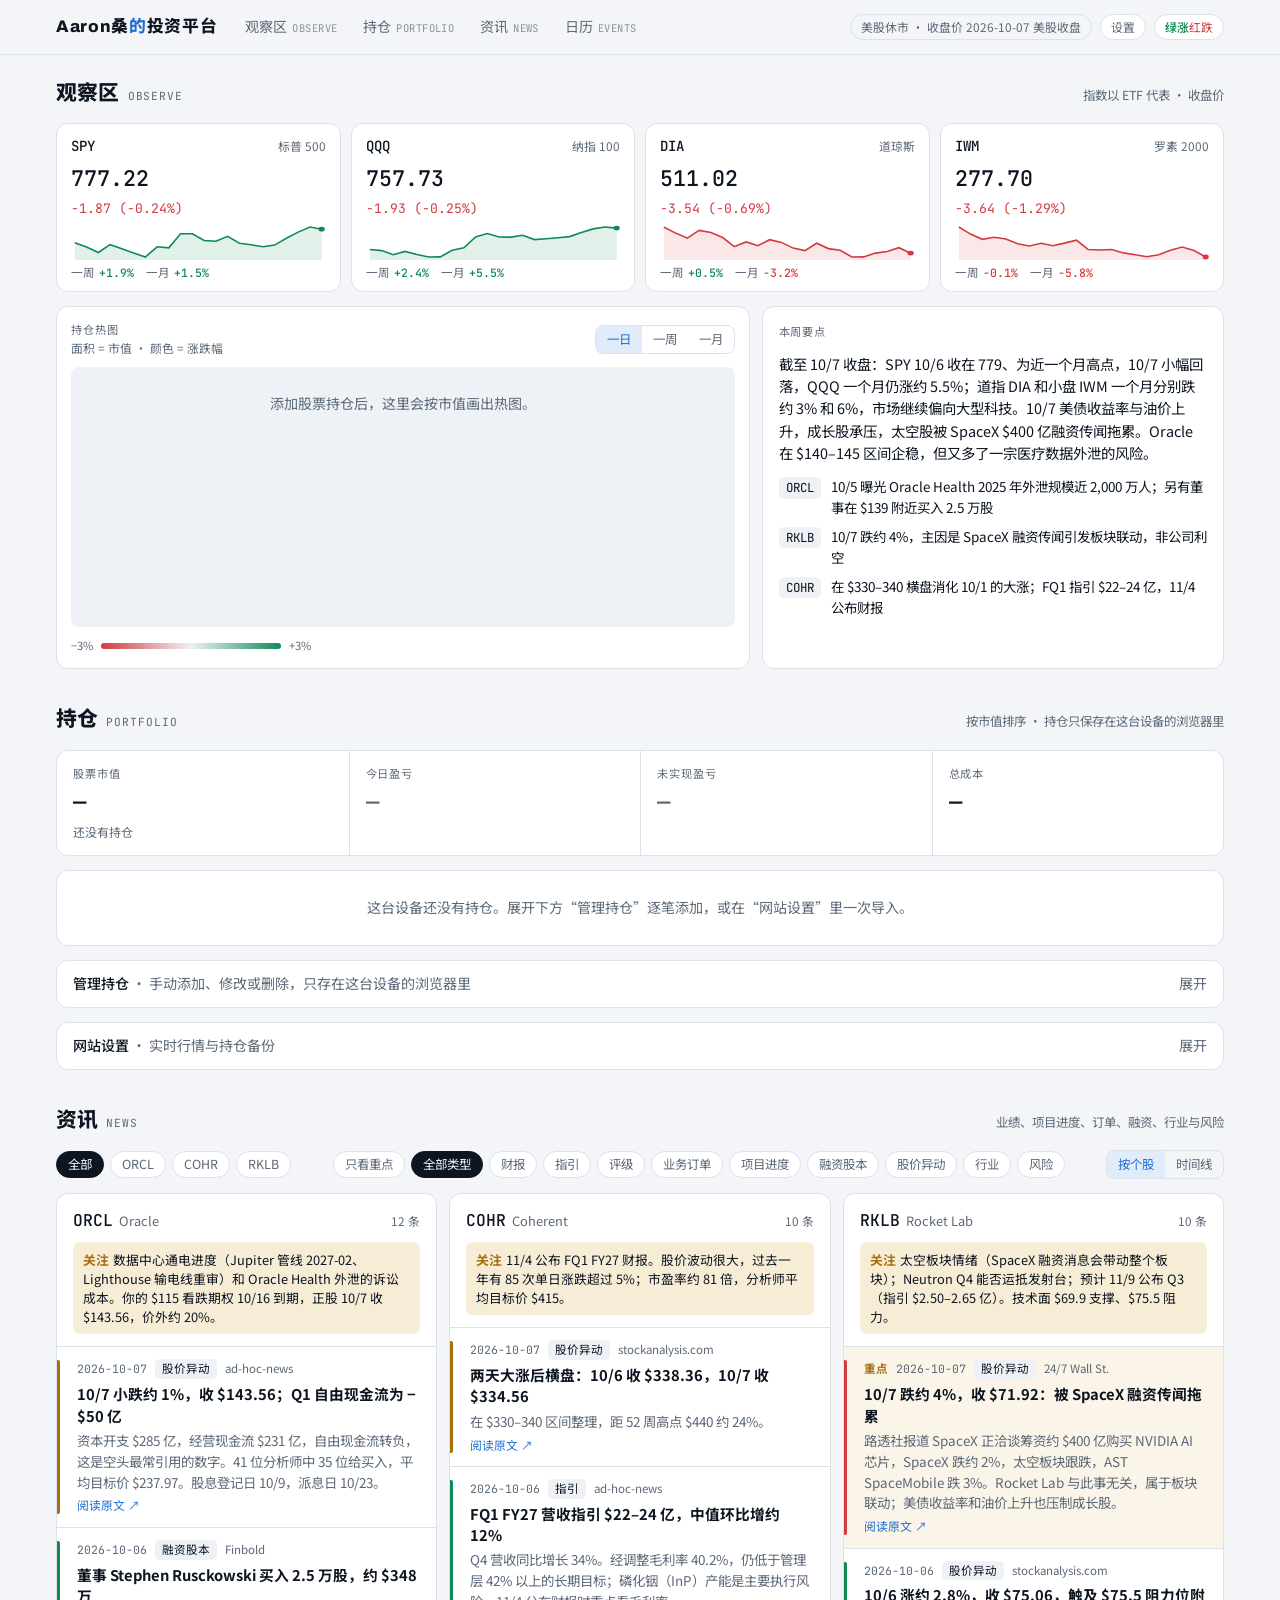
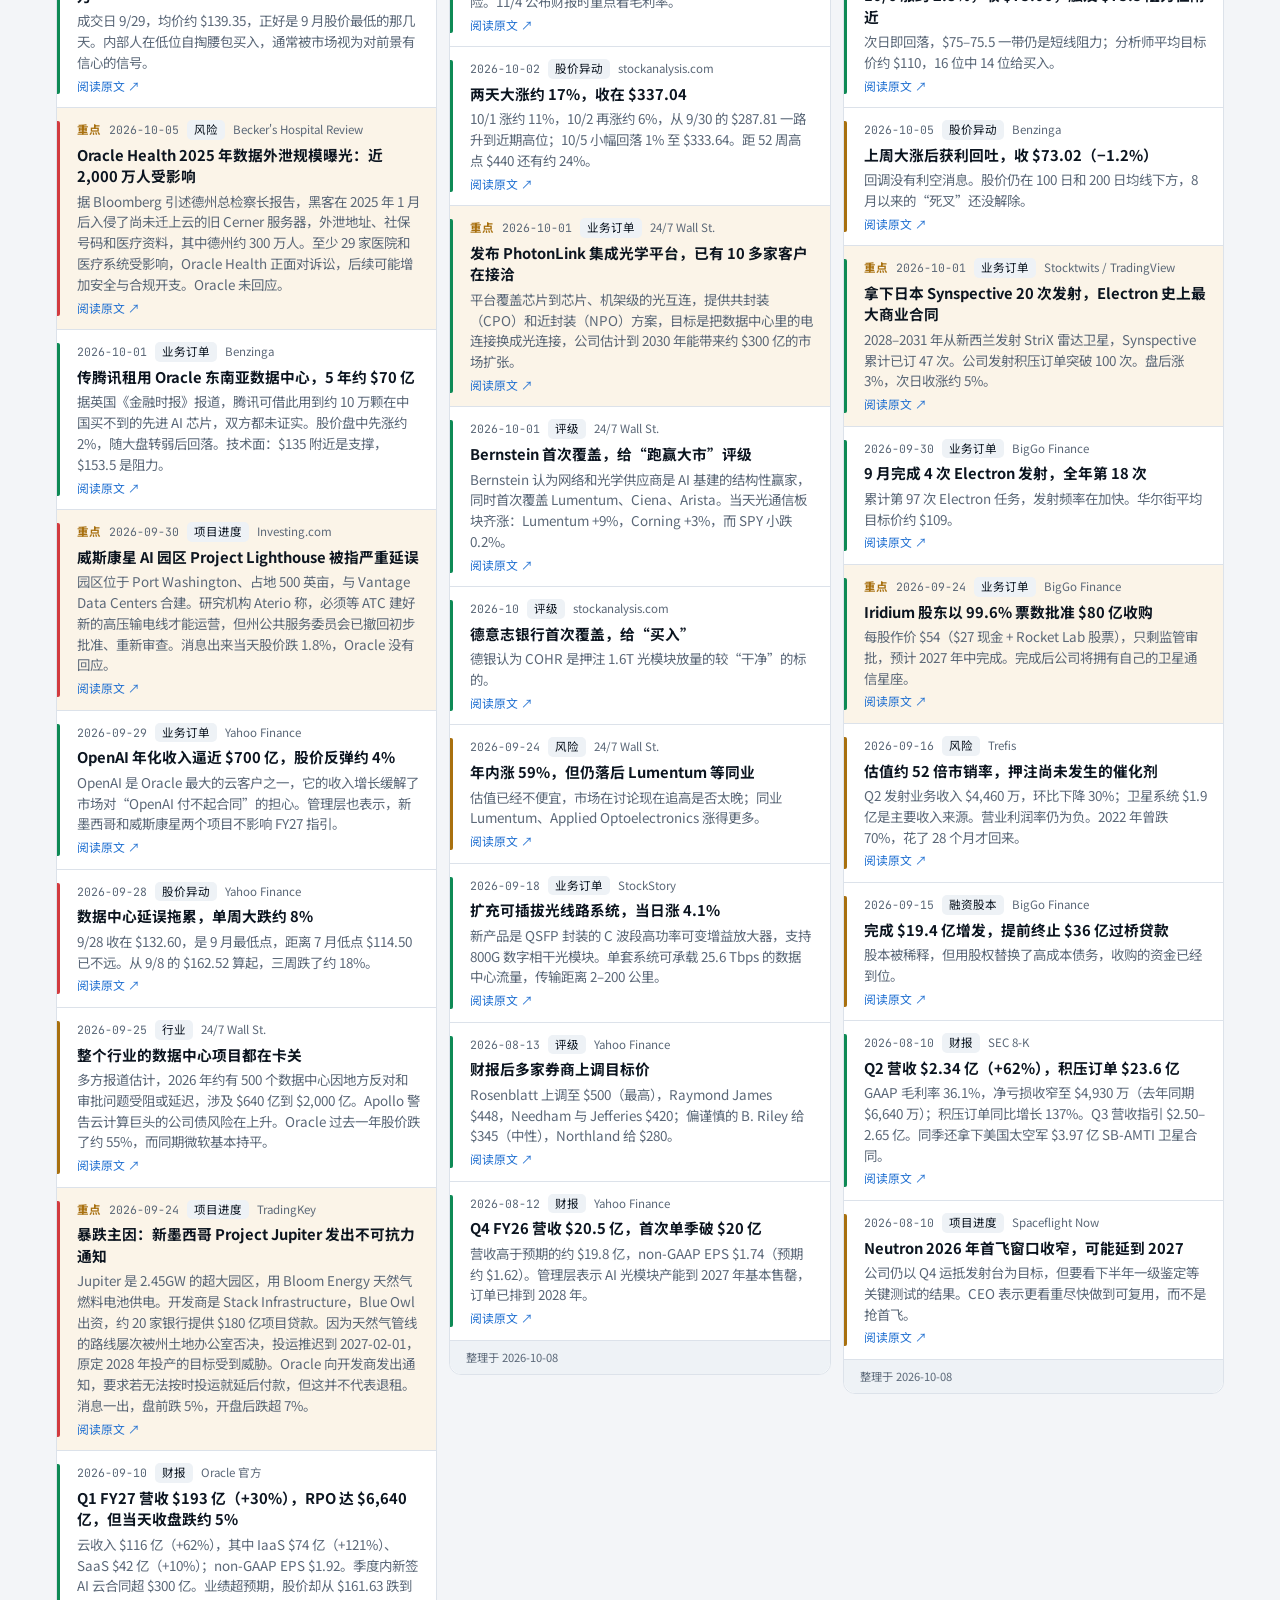
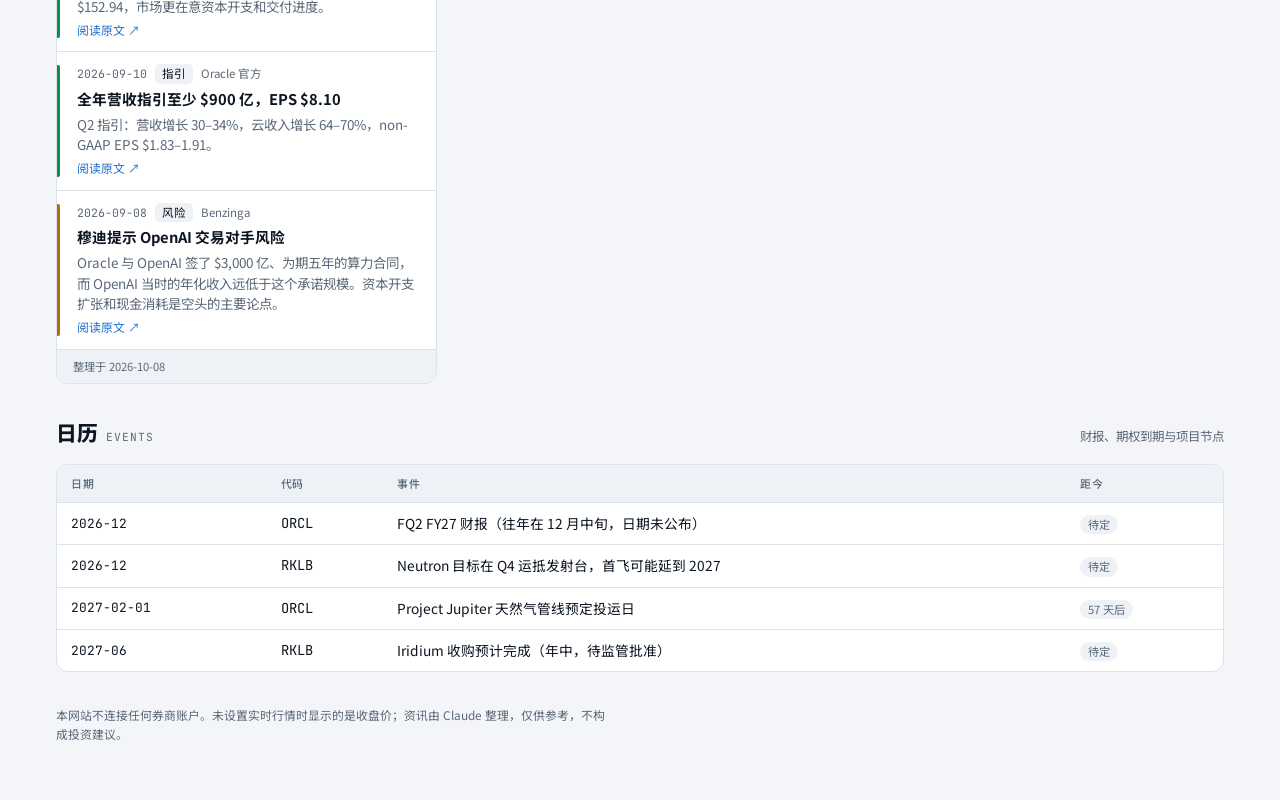
==== index.html @ 4cb31cb0 "Aaron桑的投资平台：首次上线 Co-Authored-By: Claude Opus 5.5 <noreply@anthropic.com> Claude-Session: https://cla" ====
<!doctype html>
<html lang="zh-Hans">
<head>
<meta charset="utf-8">
<meta name="viewport" content="width=device-width,initial-scale=1,viewport-fit=cover">
<meta name="robots" content="noindex,nofollow">
<meta name="theme-color" content="#02060C">
<title>Aaron桑的投资平台</title>
<link rel="icon" href="data:image/svg+xml,%3Csvg xmlns='http://www.w3.org/2000/svg' viewBox='0 0 32 32'%3E%3Crect width='32' height='32' rx='7' fill='%2302060C'/%3E%3Cpolyline points='5,22 12,15 17,19 27,8' fill='none' stroke='%235AA9FF' stroke-width='3' stroke-linecap='round' stroke-linejoin='round'/%3E%3C/svg%3E">
<link rel="preconnect" href="https://fonts.googleapis.com">
<link rel="preconnect" href="https://fonts.gstatic.com" crossorigin>
<link rel="stylesheet" href="https://fonts.googleapis.com/css2?family=Archivo:wght@600;800&family=JetBrains+Mono:wght@400;500&family=Noto+Sans+SC:wght@400;500;700&display=swap">
<style>
/* Layout: dark market desk — sticky nav, 观察区 (index tiles + holdings heatmap + brief), 持仓 quick-look cards + manager, 资讯 feed, 日历 table */
:root{
  --bg:#02060C; --panel:#0A1119; --panel2:#101924; --line:#1A2633; --ink:#E4ECF4; --muted:#7F8DA0;
  --accent:#5AA9FF; --accent-soft:#10233A; --green:#2EC27E; --red:#F2555A; --amber:#E9B44C; --amber-soft:#2A2110;
  --gain:var(--green); --loss:var(--red);
  --f-display:"Archivo","Noto Sans SC",system-ui,sans-serif;
  --f-body:"Noto Sans SC","PingFang SC","Microsoft YaHei",system-ui,sans-serif;
  --f-mono:"JetBrains Mono",ui-monospace,Menlo,monospace;
  --r:12px;
  color-scheme:dark;
}
@media (prefers-color-scheme: light){:root:not([data-theme="dark"]){
  --bg:#F3F5F8; --panel:#FFFFFF; --panel2:#EEF2F6; --line:#DCE2EA; --ink:#0C1520; --muted:#5B6878;
  --accent:#1F6FD1; --accent-soft:#E1ECFA; --green:#0E8A55; --red:#D23B3F; --amber:#A8700F; --amber-soft:#F7ECD6;
  color-scheme:light}}
:root[data-theme="light"]{
  --bg:#F3F5F8; --panel:#FFFFFF; --panel2:#EEF2F6; --line:#DCE2EA; --ink:#0C1520; --muted:#5B6878;
  --accent:#1F6FD1; --accent-soft:#E1ECFA; --green:#0E8A55; --red:#D23B3F; --amber:#A8700F; --amber-soft:#F7ECD6;
  color-scheme:light}
:root[data-conv="red"]{--gain:var(--red); --loss:var(--green)}
*{box-sizing:border-box}
html{scroll-behavior:smooth;scroll-padding-top:72px}
@media (prefers-reduced-motion:reduce){html{scroll-behavior:auto}}
body{background:var(--bg);color:var(--ink);font-family:var(--f-body);font-size:14px;line-height:1.55;margin:0}
.num{font-family:var(--f-mono);font-variant-numeric:tabular-nums}
.g{color:var(--gain)} .l{color:var(--loss)} .z{color:var(--muted)}
h1,h2,h3{margin:0;text-wrap:balance}
button,input,select{font:inherit;color:inherit}
button{cursor:pointer}
:focus-visible{outline:2px solid var(--accent);outline-offset:2px}

/* top bar */
.top{position:sticky;top:env(safe-area-inset-top,0px);z-index:5;background:color-mix(in srgb,var(--bg) 88%,transparent);backdrop-filter:blur(10px);border-bottom:1px solid var(--line)}
.top-in{max-width:1200px;margin:0 auto;padding-inline:16px;padding-block:10px;display:flex;align-items:center;gap:16px;flex-wrap:wrap}
.brand{font-family:var(--f-display);font-weight:800;letter-spacing:.04em;font-size:1.05rem;white-space:nowrap}
.brand span{color:var(--accent)}
nav{display:flex;gap:2px;flex-wrap:wrap}
nav a{color:var(--muted);text-decoration:none;padding:6px 12px;border-radius:8px;font-size:.88rem}
nav a:hover{color:var(--ink);background:var(--panel2)}
nav a small{font-family:var(--f-mono);font-size:.66rem;margin-left:5px;opacity:.7;letter-spacing:.04em}
.top-r{margin-left:auto;display:flex;align-items:center;gap:8px;flex-wrap:wrap}
.badge{font-size:.74rem;color:var(--muted);border:1px solid var(--line);border-radius:999px;padding:3px 10px;white-space:nowrap}
.toggle{border:1px solid var(--line);background:var(--panel);border-radius:999px;padding:3px 10px;font-size:.74rem;color:var(--muted)}
.toggle b{color:var(--gain);font-weight:500}.toggle i{font-style:normal;color:var(--loss)}

.wrap{max-width:1200px;margin:0 auto;padding-inline:16px;padding-block:22px 56px;display:flex;flex-direction:column;gap:34px}
section{display:flex;flex-direction:column;gap:14px}
.sh{display:flex;align-items:baseline;justify-content:space-between;gap:10px;flex-wrap:wrap}
.sh h2{font-family:var(--f-display);font-size:1.3rem;font-weight:800;letter-spacing:.01em}
.sh h2 small{font-family:var(--f-mono);font-size:.7rem;color:var(--muted);font-weight:400;letter-spacing:.08em;margin-left:8px;text-transform:uppercase}
.sh .meta{font-size:.78rem;color:var(--muted)}
.panel{background:var(--panel);border:1px solid var(--line);border-radius:var(--r)}
.lbl{font-size:.7rem;letter-spacing:.08em;color:var(--muted);text-transform:uppercase}
.empty{padding:26px 16px;color:var(--muted);text-align:center;font-size:.88rem}
.seg{display:inline-flex;border:1px solid var(--line);border-radius:8px;overflow:hidden}
.seg button{border:0;background:transparent;padding:4px 11px;font-size:.78rem;color:var(--muted)}
.seg button[aria-pressed="true"]{background:var(--accent-soft);color:var(--accent)}

/* index tiles */
.tiles{display:grid;grid-template-columns:repeat(4,minmax(0,1fr));gap:10px}
@media (max-width:860px){.tiles{grid-template-columns:repeat(2,minmax(0,1fr))}}
.tile{padding:12px 14px 10px;display:flex;flex-direction:column;gap:4px;min-width:0}
.tile .r1{display:flex;justify-content:space-between;align-items:baseline;gap:6px}
.tile .sym{font-family:var(--f-mono);font-weight:500}
.tile .nm{font-size:.74rem;color:var(--muted)}
.tile .px{font-size:1.35rem;font-weight:500}
.tile .chg{font-size:.82rem}
.tile .perf{display:flex;gap:12px;font-size:.72rem;color:var(--muted)}
.tile .perf span b{font-weight:500;margin-left:4px}
.spark{width:100%;height:36px;display:block}

/* observe grid */
.obs{display:grid;grid-template-columns:minmax(0,1.5fr) minmax(0,1fr);gap:12px}
@media (max-width:860px){.obs{grid-template-columns:1fr}}
.heat{padding:14px;display:flex;flex-direction:column;gap:10px}
.heat .hh{display:flex;justify-content:space-between;align-items:center;gap:8px;flex-wrap:wrap}
.tm{position:relative;width:100%;height:260px;border-radius:8px;overflow:hidden;background:var(--panel2)}
.cell{position:absolute;border:2px solid var(--panel);border-radius:6px;padding:10px;display:flex;flex-direction:column;justify-content:space-between;overflow:hidden}
.cell b{font-family:var(--f-mono);font-size:1rem;font-weight:500;color:var(--ink)}
.cell .cp{font-family:var(--f-mono);font-size:1.15rem;color:var(--ink)}
.cell small{font-size:.72rem;color:var(--ink);opacity:.75}
.legend{display:flex;align-items:center;gap:8px;font-size:.7rem;color:var(--muted)}
.legend i{flex:1;height:6px;border-radius:3px;max-width:180px;background:linear-gradient(90deg,var(--loss),var(--panel2),var(--gain))}
.brief{padding:16px;display:flex;flex-direction:column;gap:12px}
.brief p{margin:0;font-size:.9rem;max-width:65ch}
.hl{display:flex;flex-direction:column;gap:8px;margin:0;padding:0;list-style:none}
.hl li{display:grid;grid-template-columns:auto 1fr;gap:10px;font-size:.84rem;align-items:baseline}
.hl li .t{font-family:var(--f-mono);font-size:.78rem;padding:1px 7px;border-radius:5px;background:var(--panel2)}

/* holdings */
.sum{display:grid;grid-template-columns:repeat(4,minmax(0,1fr))}
.sum > div{padding:14px 16px;display:flex;flex-direction:column;gap:3px;min-width:0}
.sum > div + div{border-left:1px solid var(--line)}
.sum .v{font-size:1.4rem;font-weight:500}
.sum .s{font-size:.75rem;color:var(--muted)}
@media (max-width:760px){.sum{grid-template-columns:1fr 1fr}.sum > div:nth-child(3){border-left:0}.sum > div:nth-child(n+3){border-top:1px solid var(--line)}}
.cards{display:grid;grid-template-columns:repeat(auto-fill,minmax(min(100%,280px),1fr));gap:12px}
.qc{padding:14px;display:flex;flex-direction:column;gap:10px;min-width:0}
.qc .r1{display:flex;justify-content:space-between;align-items:flex-start;gap:8px}
.qc .tk b{font-family:var(--f-mono);font-size:1.05rem;font-weight:500;display:block}
.qc .tk span{font-size:.76rem;color:var(--muted)}
.qc .px{text-align:right}
.qc .px b{font-family:var(--f-mono);font-size:1.15rem;font-weight:500;display:block}
.qc .px span{font-size:.78rem}
.kv{display:grid;grid-template-columns:repeat(3,minmax(0,1fr));border-top:1px solid var(--line);border-bottom:1px solid var(--line)}
.kv > div{padding:7px 0;display:flex;flex-direction:column;gap:1px}
.kv > div + div{border-left:1px solid var(--line);padding-left:10px}
.kv .lbl{font-size:.64rem}
.kv .num{font-size:.86rem}
.row2{display:flex;justify-content:space-between;gap:8px;font-size:.78rem;color:var(--muted);flex-wrap:wrap}
.range{display:flex;flex-direction:column;gap:4px;font-size:.7rem;color:var(--muted)}
.range .bar{position:relative;height:4px;border-radius:2px;background:var(--panel2)}
.range .bar i{position:absolute;top:-3px;width:2px;height:10px;background:var(--ink);border-radius:1px}
.range .ends{display:flex;justify-content:space-between}
.optcard{border-style:dashed}
.warn{color:var(--amber)}
.chipk{display:inline-block;font-size:.66rem;padding:1px 6px;border-radius:4px;background:var(--accent-soft);color:var(--accent);margin-left:6px;vertical-align:2px;font-family:var(--f-body)}

/* manager */
details.mgr{padding:0}
details.mgr summary{padding:12px 16px;cursor:pointer;font-size:.88rem;color:var(--muted);list-style:none;display:flex;justify-content:space-between;gap:8px}
details.mgr summary::-webkit-details-marker{display:none}
details.mgr summary b{color:var(--ink);font-weight:500}
.mgr-in{padding:0 16px 16px;display:flex;flex-direction:column;gap:14px;border-top:1px solid var(--line);padding-top:14px}
.hlist{display:flex;flex-direction:column;gap:6px}
.hrow{display:flex;align-items:center;gap:10px;flex-wrap:wrap;font-size:.84rem;padding:8px 10px;border-radius:8px;background:var(--panel2)}
.hrow .grow{flex:1;min-width:0}
.btn{border:1px solid var(--line);background:var(--panel);border-radius:7px;padding:4px 11px;font-size:.78rem;color:var(--ink)}
.btn:hover{border-color:var(--accent);color:var(--accent)}
.btn.pri{background:var(--accent);border-color:var(--accent);color:var(--bg);font-weight:500}
.btn.pri:hover{color:var(--bg);filter:brightness(1.08)}
.btn.danger{color:var(--red);border-color:color-mix(in srgb,var(--red) 50%,var(--line))}
form.hf{display:grid;grid-template-columns:repeat(auto-fill,minmax(130px,1fr));gap:10px;align-items:end}
form.hf label{display:flex;flex-direction:column;gap:4px;font-size:.72rem;color:var(--muted)}
form.hf input,form.hf select{background:var(--panel2);border:1px solid var(--line);border-radius:7px;padding:6px 9px;font-size:.86rem;min-width:0}
.formmsg{font-size:.78rem;color:var(--muted);grid-column:1/-1}

/* news */
.nbar{display:flex;flex-wrap:wrap;gap:10px;align-items:center;justify-content:space-between}
.chips{display:flex;flex-wrap:wrap;gap:6px;align-items:center}
.chip{border:1px solid var(--line);background:var(--panel);color:var(--muted);border-radius:999px;padding:3px 11px;font-size:.78rem}
.chip[aria-pressed="true"]{background:var(--ink);color:var(--bg);border-color:var(--ink)}
.chip.key[aria-pressed="true"]{background:var(--amber);border-color:var(--amber);color:var(--bg)}
.ngrid{display:grid;grid-template-columns:repeat(auto-fit,minmax(min(100%,360px),1fr));gap:12px;align-items:start}
.nc{min-width:0;display:flex;flex-direction:column}
.nc .nh{padding:14px 16px 12px;display:flex;flex-direction:column;gap:8px;border-bottom:1px solid var(--line)}
.nc .nh .r{display:flex;justify-content:space-between;align-items:baseline;gap:8px}
.nc .nh h3{font-family:var(--f-mono);font-size:1.02rem;font-weight:500}
.nc .nh h3 span{font-family:var(--f-body);font-size:.8rem;color:var(--muted);margin-left:6px;font-weight:400}
.watch{font-size:.8rem;background:var(--amber-soft);border-radius:7px;padding:8px 10px;line-height:1.5}
.watch b{color:var(--amber);margin-right:4px;font-weight:700}
.items{list-style:none;margin:0;padding:0}
.items li{padding:12px 16px 12px 20px;border-bottom:1px solid var(--line);position:relative;display:flex;flex-direction:column;gap:4px}
.items li:last-child{border-bottom:0}
.items li::before{content:"";position:absolute;left:0;top:13px;bottom:13px;width:3px;border-radius:0 2px 2px 0;background:var(--line)}
.items li.s-pos::before{background:var(--gain)}
.items li.s-neg::before{background:var(--loss)}
.items li.s-watch::before{background:var(--amber)}
.items li.key{background:color-mix(in srgb,var(--amber-soft) 55%,transparent)}
.ir{display:flex;gap:8px;align-items:center;flex-wrap:wrap;font-size:.72rem;color:var(--muted)}
.kt{padding:1px 7px;border-radius:5px;background:var(--panel2);color:var(--ink)}
.star{color:var(--amber);font-weight:700}
.symt{font-family:var(--f-mono);color:var(--accent)}
.items h4{margin:0;font-size:.92rem;font-weight:700;line-height:1.45}
.items p{margin:0;font-size:.84rem;color:var(--muted);max-width:68ch}
.items a{font-size:.74rem;color:var(--accent);text-decoration:none;width:fit-content}
.items a:hover{text-decoration:underline}
.nf{padding:8px 16px;font-size:.7rem;color:var(--muted);border-top:1px solid var(--line);background:var(--panel2);border-radius:0 0 var(--r) var(--r)}
.tl{padding:0}

/* calendar */
.cal{overflow-x:auto}
table{width:100%;border-collapse:collapse;min-width:560px}
th,td{padding:10px 14px;text-align:left;border-bottom:1px solid var(--line);font-size:.86rem}
th{font-size:.68rem;letter-spacing:.08em;color:var(--muted);font-weight:500;text-transform:uppercase;background:var(--panel2)}
tr:last-child td{border-bottom:0}
tr.past td{color:var(--muted)}
.dd{font-family:var(--f-mono);font-size:.8rem;white-space:nowrap}
.pill{display:inline-block;font-size:.7rem;padding:1px 8px;border-radius:999px;background:var(--panel2);color:var(--muted);white-space:nowrap}
.pill.soon{background:var(--amber-soft);color:var(--amber)}
footer{font-size:.74rem;color:var(--muted);max-width:80ch;line-height:1.6}

.badge.on{color:var(--gain);border-color:color-mix(in srgb,var(--gain) 45%,var(--line))}
.badge.bad{color:var(--red);border-color:color-mix(in srgb,var(--red) 45%,var(--line))}
.dotlive{display:inline-block;width:7px;height:7px;border-radius:50%;background:var(--gain);vertical-align:1px;animation:pulse 2s infinite}
@keyframes pulse{50%{opacity:.25}}
@media (prefers-reduced-motion:reduce){.dotlive{animation:none}}
.setgrid{display:grid;grid-template-columns:repeat(auto-fit,minmax(min(100%,320px),1fr));gap:18px}
.setgrid h3{font-size:.92rem;font-weight:700;margin:0 0 6px}
.setgrid p{margin:0 0 10px;font-size:.82rem;color:var(--muted);max-width:60ch}
.setgrid a{color:var(--accent)}
.kform{display:flex;gap:8px;flex-wrap:wrap}
.kform input,.io textarea{background:var(--panel2);border:1px solid var(--line);border-radius:7px;padding:6px 9px;font-size:.86rem;min-width:0}
.kform input{flex:1 1 200px}
.io{display:flex;flex-direction:column;gap:8px}
.io textarea{width:100%;min-height:90px;font-family:var(--f-mono);font-size:.76rem;resize:vertical}
.io .b{display:flex;gap:8px;flex-wrap:wrap}
.smsg{font-size:.78rem;color:var(--muted)}
</style>
</head>
<body>
<div class="top"><div class="top-in">
  <div class="brand">Aaron桑<span>的</span>投资平台</div>
  <nav aria-label="页面区块">
    <a href="#observe">观察区<small>OBSERVE</small></a>
    <a href="#holdings">持仓<small>PORTFOLIO</small></a>
    <a href="#news">资讯<small>NEWS</small></a>
    <a href="#calendar">日历<small>EVENTS</small></a>
  </nav>
  <div class="top-r">
    <span class="badge" id="live">加载中…</span><a class="toggle" href="#settings" style="text-decoration:none">设置</a>
    <button class="toggle" id="conv" type="button" title="切换涨跌颜色"><b>绿涨</b><i>红跌</i></button>
  </div>
</div></div>

<div class="wrap">
  <section id="observe" aria-labelledby="ob-h">
    <div class="sh"><h2 id="ob-h">观察区<small>Observe</small></h2><span class="meta" id="ob-meta">指数以 ETF 代表 · 收盘价</span></div>
    <div class="tiles" id="tiles"><div class="panel empty">市场数据加载中…</div></div>
    <div class="obs">
      <div class="panel heat">
        <div class="hh">
          <div><div class="lbl">持仓热图</div><div class="z" style="font-size:.74rem">面积 = 市值 · 颜色 = 涨跌幅</div></div>
          <div class="seg" id="heatP" role="group" aria-label="热图周期">
            <button type="button" data-p="d1" aria-pressed="true">一日</button><button type="button" data-p="w1" aria-pressed="false">一周</button><button type="button" data-p="m1" aria-pressed="false">一月</button>
          </div>
        </div>
        <div class="tm" id="tm"></div>
        <div class="legend"><span id="lg-lo">−3%</span><i></i><span id="lg-hi">+3%</span></div>
      </div>
      <div class="panel brief">
        <div class="lbl">本周要点</div>
        <p id="note" class="z">加载中…</p>
        <ul class="hl" id="hl"></ul>
      </div>
    </div>
  </section>

  <section id="holdings" aria-labelledby="ho-h">
    <div class="sh"><h2 id="ho-h">持仓<small>Portfolio</small></h2><span class="meta" id="ho-meta"></span></div>
    <div class="panel sum">
      <div><span class="lbl">股票市值</span><span class="v num" id="s-mv">—</span><span class="s" id="s-mv2"></span></div>
      <div><span class="lbl">今日盈亏</span><span class="v num" id="s-d">—</span><span class="s" id="s-d2"></span></div>
      <div><span class="lbl">未实现盈亏</span><span class="v num" id="s-u">—</span><span class="s" id="s-u2"></span></div>
      <div><span class="lbl">总成本</span><span class="v num" id="s-c">—</span><span class="s" id="s-c2"></span></div>
    </div>
    <div class="cards" id="cards"></div>
    <details class="panel mgr" id="mgr">
      <summary><span><b>管理持仓</b> · 手动添加、修改或删除，只存在这台设备的浏览器里</span><span>展开</span></summary>
      <div class="mgr-in">
        <div class="hlist" id="hlist"></div>
        <form class="hf" id="hf" autocomplete="off">
          <label>代码<input id="f-sym" required placeholder="如 NVDA" maxlength="12"></label>
          <label>类型<select id="f-kind"><option value="STK">股票</option><option value="OPT">期权</option></select></label>
          <label>数量<input id="f-qty" type="number" step="any" min="0" required></label>
          <label>成本价<input id="f-avg" type="number" step="any" min="0" required></label>
          <label class="opt" hidden>行权价<input id="f-strike" type="number" step="any" min="0"></label>
          <label class="opt" hidden>方向<select id="f-right"><option value="PUT">看跌</option><option value="CALL">看涨</option></select></label>
          <label class="opt" hidden>到期日<input id="f-exp" type="date"></label>
          <label class="opt" hidden>期权现价（可选）<input id="f-mark" type="number" step="any" min="0"></label>
          <button class="btn pri" type="submit" id="f-save">保存持仓</button>
          <div class="formmsg" id="f-msg">持仓不会上传到网站服务器，换设备时用“网站设置”里的导出 / 导入。</div>
        </form>
      </div>
    </details>

    <details class="panel mgr" id="settings">
      <summary><span><b>网站设置</b> · 实时行情与持仓备份</span><span>展开</span></summary>
      <div class="mgr-in"><div class="setgrid">
        <div>
          <h3>实时行情（Finnhub）</h3>
          <p>到 <a href="https://finnhub.io/register" target="_blank" rel="noopener">finnhub.io</a> 免费注册，把 Dashboard 里的 API key 贴在这里。填好后价格每 15 秒刷新一次；不填就显示 data.json 里的收盘价。Finnhub 只提供行情，不碰你的券商账户。</p>
          <form class="kform" id="k-form" autocomplete="off"><input id="k-in" type="password" placeholder="粘贴 Finnhub API key" aria-label="Finnhub API key"><button class="btn pri" type="submit">保存</button><button class="btn" type="button" id="k-clear">清除</button></form>
          <p class="smsg" id="k-state" style="margin-top:8px"></p>
        </div>
        <div class="io">
          <h3>持仓备份</h3>
          <p>持仓只存在这台设备的浏览器里。换手机或电脑时，先在这里导出，再到新设备导入。</p>
          <textarea id="io-text" aria-label="持仓 JSON" placeholder='[{"sym":"COHR","kind":"STK","qty":1,"avg":271.24}]'></textarea>
          <div class="b"><button class="btn" type="button" id="io-export">导出当前持仓</button><button class="btn pri" type="button" id="io-import">导入（覆盖当前持仓）</button></div>
          <span class="smsg" id="io-msg"></span>
        </div>
      </div></div>
    </details>
  </section>

  <section id="news" aria-labelledby="ne-h">
    <div class="sh"><h2 id="ne-h">资讯<small>News</small></h2><span class="meta">业绩、项目进度、订单、融资、行业与风险</span></div>
    <div class="nbar">
      <div class="chips" id="fT"></div>
      <div class="chips" id="fK"></div>
      <div class="seg" id="view" role="group" aria-label="资讯排列">
        <button type="button" data-v="group" aria-pressed="true">按个股</button><button type="button" data-v="time" aria-pressed="false">时间线</button>
      </div>
    </div>
    <div id="feed"><div class="panel empty">资讯加载中…</div></div>
  </section>

  <section id="calendar" aria-labelledby="ca-h">
    <div class="sh"><h2 id="ca-h">日历<small>Events</small></h2><span class="meta">财报、期权到期与项目节点</span></div>
    <div class="panel cal"><table><thead><tr><th>日期</th><th>代码</th><th>事件</th><th>距今</th></tr></thead><tbody id="cal"><tr><td colspan="4" class="empty">加载中…</td></tr></tbody></table></div>
  </section>

  <footer id="foot">本网站不连接任何券商账户。未设置实时行情时显示的是收盘价；资讯由 Claude 整理，仅供参考，不构成投资建议。</footer>
</div>

<script src="app.js"></script>
</body>
</html>
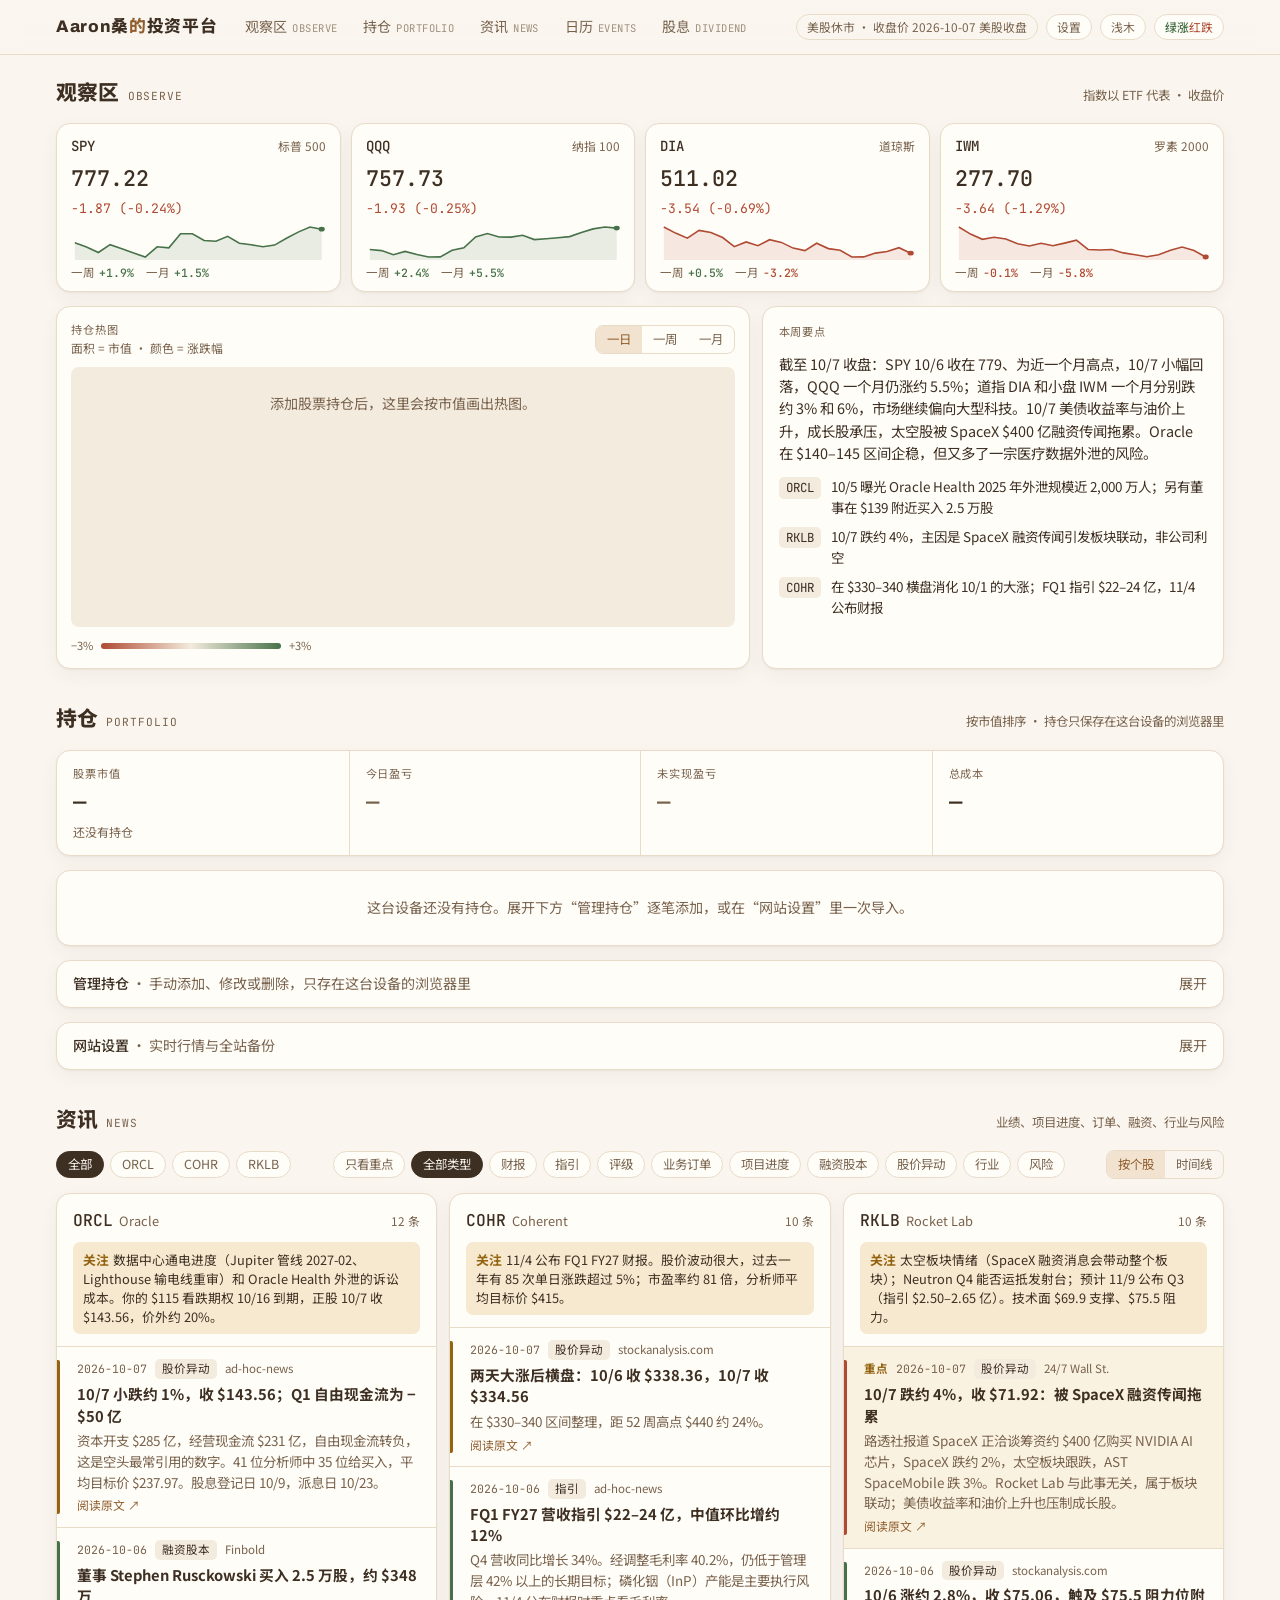
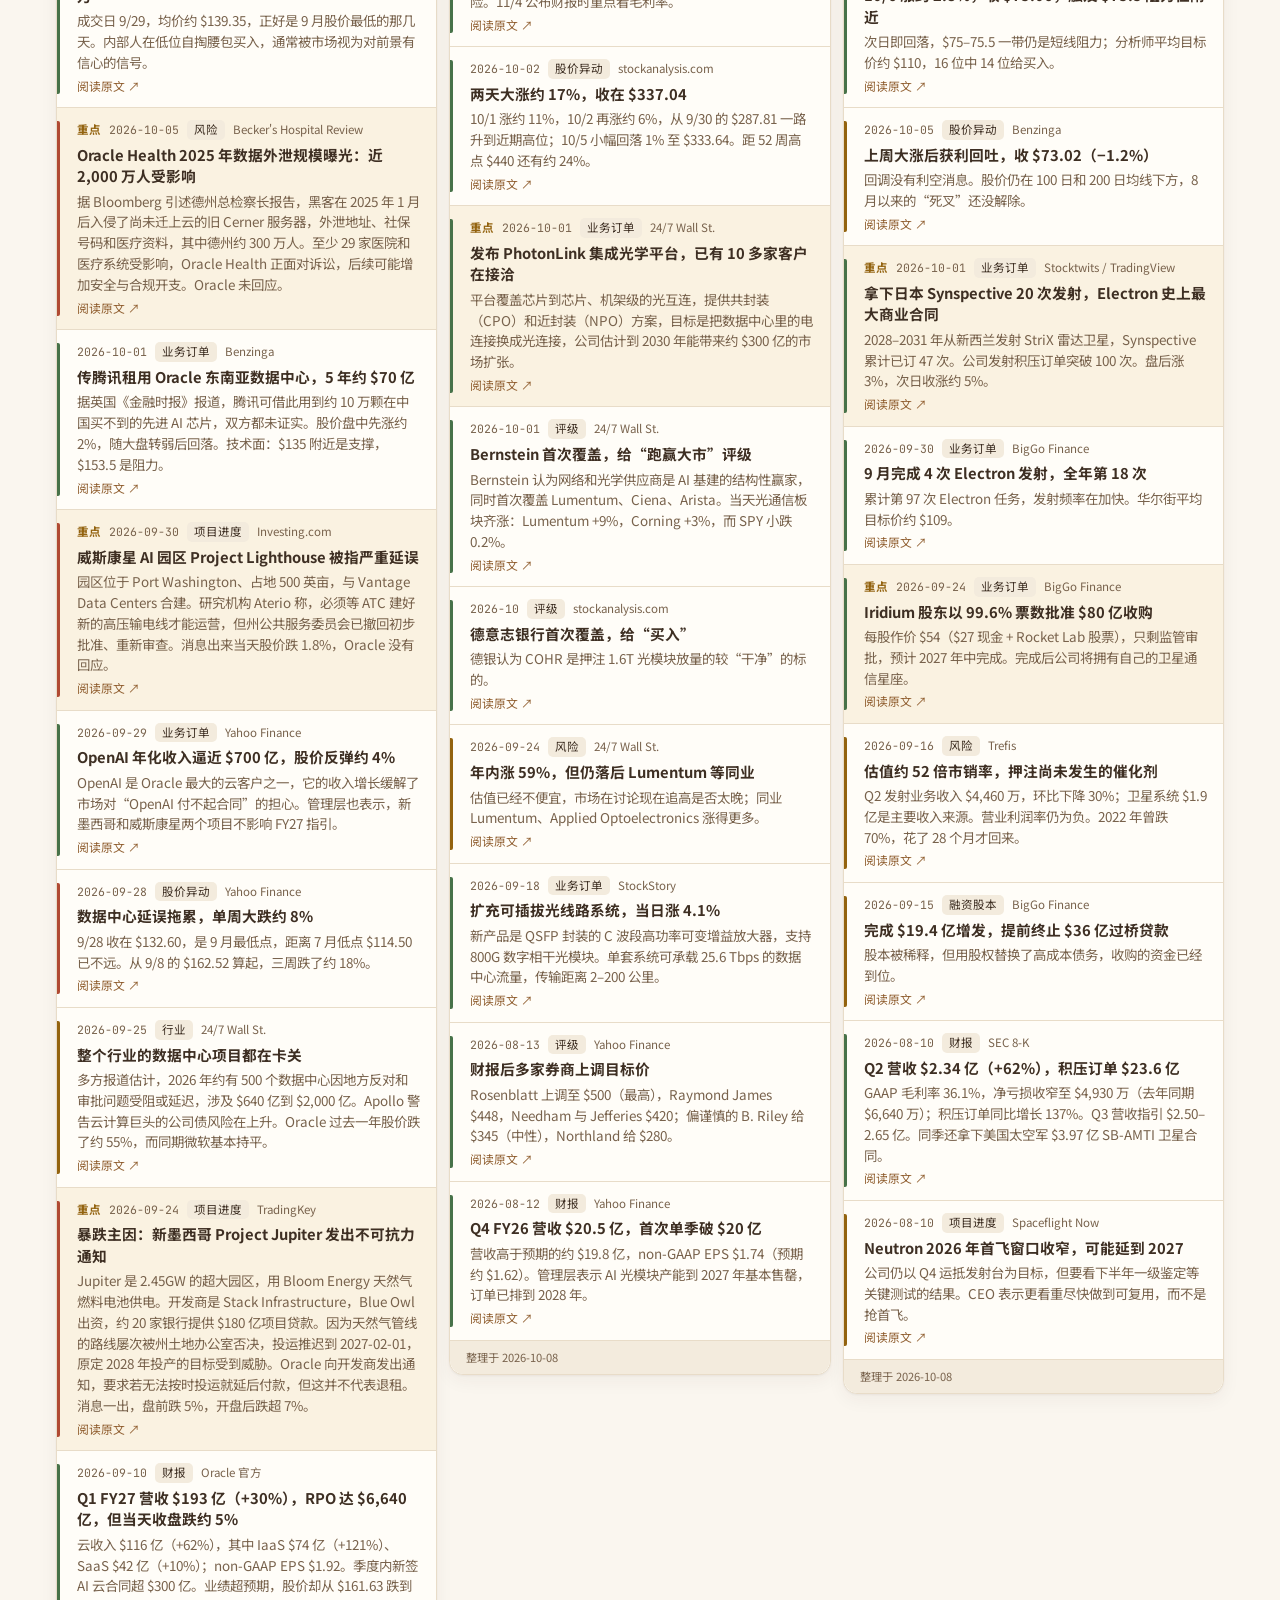
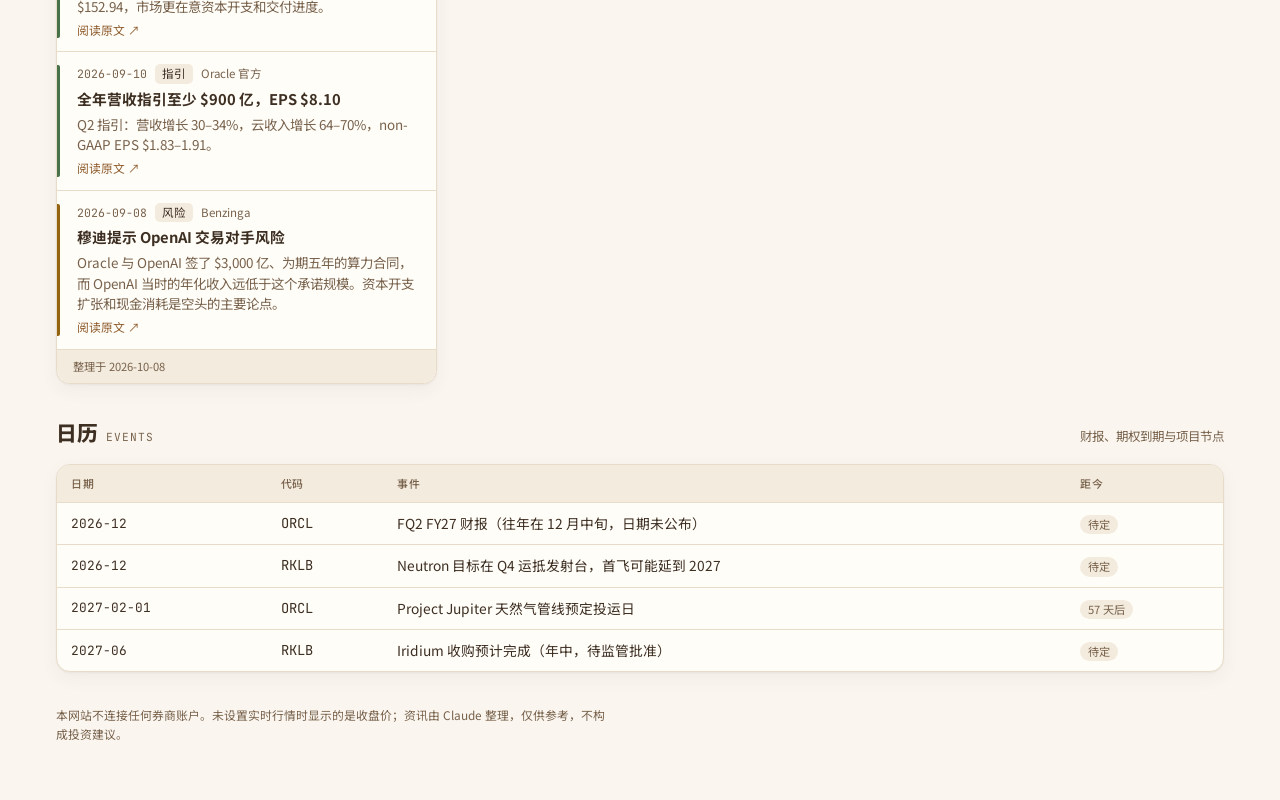
==== commit 76271e04: "股息台分页 + 全站换成明亮木系配色 - 新增 dividend.html / dividend.js：股息总览、年×月收入表、生活费换算、派息日历、   我的持股与买卖记录、高息榜、个股 DY 历史" ====
--- a/index.html
+++ b/index.html
@@ -4,212 +4,14 @@
 <meta charset="utf-8">
 <meta name="viewport" content="width=device-width,initial-scale=1,viewport-fit=cover">
 <meta name="robots" content="noindex,nofollow">
-<meta name="theme-color" content="#02060C">
+<meta name="theme-color" content="#FAF6EF">
+<script>try{document.documentElement.dataset.theme=localStorage.getItem("aaronsan.theme")||"light"}catch(e){document.documentElement.dataset.theme="light"}</script>
 <title>Aaron桑的投资平台</title>
-<link rel="icon" href="data:image/svg+xml,%3Csvg xmlns='http://www.w3.org/2000/svg' viewBox='0 0 32 32'%3E%3Crect width='32' height='32' rx='7' fill='%2302060C'/%3E%3Cpolyline points='5,22 12,15 17,19 27,8' fill='none' stroke='%235AA9FF' stroke-width='3' stroke-linecap='round' stroke-linejoin='round'/%3E%3C/svg%3E">
+<link rel="icon" href="data:image/svg+xml,%3Csvg xmlns='http://www.w3.org/2000/svg' viewBox='0 0 32 32'%3E%3Crect width='32' height='32' rx='7' fill='%238F5D2E'/%3E%3Cpolyline points='5,22 12,15 17,19 27,8' fill='none' stroke='%23FAF6EF' stroke-width='3' stroke-linecap='round' stroke-linejoin='round'/%3E%3C/svg%3E">
 <link rel="preconnect" href="https://fonts.googleapis.com">
 <link rel="preconnect" href="https://fonts.gstatic.com" crossorigin>
 <link rel="stylesheet" href="https://fonts.googleapis.com/css2?family=Archivo:wght@600;800&family=JetBrains+Mono:wght@400;500&family=Noto+Sans+SC:wght@400;500;700&display=swap">
-<style>
-/* Layout: dark market desk — sticky nav, 观察区 (index tiles + holdings heatmap + brief), 持仓 quick-look cards + manager, 资讯 feed, 日历 table */
-:root{
-  --bg:#02060C; --panel:#0A1119; --panel2:#101924; --line:#1A2633; --ink:#E4ECF4; --muted:#7F8DA0;
-  --accent:#5AA9FF; --accent-soft:#10233A; --green:#2EC27E; --red:#F2555A; --amber:#E9B44C; --amber-soft:#2A2110;
-  --gain:var(--green); --loss:var(--red);
-  --f-display:"Archivo","Noto Sans SC",system-ui,sans-serif;
-  --f-body:"Noto Sans SC","PingFang SC","Microsoft YaHei",system-ui,sans-serif;
-  --f-mono:"JetBrains Mono",ui-monospace,Menlo,monospace;
-  --r:12px;
-  color-scheme:dark;
-}
-@media (prefers-color-scheme: light){:root:not([data-theme="dark"]){
-  --bg:#F3F5F8; --panel:#FFFFFF; --panel2:#EEF2F6; --line:#DCE2EA; --ink:#0C1520; --muted:#5B6878;
-  --accent:#1F6FD1; --accent-soft:#E1ECFA; --green:#0E8A55; --red:#D23B3F; --amber:#A8700F; --amber-soft:#F7ECD6;
-  color-scheme:light}}
-:root[data-theme="light"]{
-  --bg:#F3F5F8; --panel:#FFFFFF; --panel2:#EEF2F6; --line:#DCE2EA; --ink:#0C1520; --muted:#5B6878;
-  --accent:#1F6FD1; --accent-soft:#E1ECFA; --green:#0E8A55; --red:#D23B3F; --amber:#A8700F; --amber-soft:#F7ECD6;
-  color-scheme:light}
-:root[data-conv="red"]{--gain:var(--red); --loss:var(--green)}
-*{box-sizing:border-box}
-html{scroll-behavior:smooth;scroll-padding-top:72px}
-@media (prefers-reduced-motion:reduce){html{scroll-behavior:auto}}
-body{background:var(--bg);color:var(--ink);font-family:var(--f-body);font-size:14px;line-height:1.55;margin:0}
-.num{font-family:var(--f-mono);font-variant-numeric:tabular-nums}
-.g{color:var(--gain)} .l{color:var(--loss)} .z{color:var(--muted)}
-h1,h2,h3{margin:0;text-wrap:balance}
-button,input,select{font:inherit;color:inherit}
-button{cursor:pointer}
-:focus-visible{outline:2px solid var(--accent);outline-offset:2px}
-
-/* top bar */
-.top{position:sticky;top:env(safe-area-inset-top,0px);z-index:5;background:color-mix(in srgb,var(--bg) 88%,transparent);backdrop-filter:blur(10px);border-bottom:1px solid var(--line)}
-.top-in{max-width:1200px;margin:0 auto;padding-inline:16px;padding-block:10px;display:flex;align-items:center;gap:16px;flex-wrap:wrap}
-.brand{font-family:var(--f-display);font-weight:800;letter-spacing:.04em;font-size:1.05rem;white-space:nowrap}
-.brand span{color:var(--accent)}
-nav{display:flex;gap:2px;flex-wrap:wrap}
-nav a{color:var(--muted);text-decoration:none;padding:6px 12px;border-radius:8px;font-size:.88rem}
-nav a:hover{color:var(--ink);background:var(--panel2)}
-nav a small{font-family:var(--f-mono);font-size:.66rem;margin-left:5px;opacity:.7;letter-spacing:.04em}
-.top-r{margin-left:auto;display:flex;align-items:center;gap:8px;flex-wrap:wrap}
-.badge{font-size:.74rem;color:var(--muted);border:1px solid var(--line);border-radius:999px;padding:3px 10px;white-space:nowrap}
-.toggle{border:1px solid var(--line);background:var(--panel);border-radius:999px;padding:3px 10px;font-size:.74rem;color:var(--muted)}
-.toggle b{color:var(--gain);font-weight:500}.toggle i{font-style:normal;color:var(--loss)}
-
-.wrap{max-width:1200px;margin:0 auto;padding-inline:16px;padding-block:22px 56px;display:flex;flex-direction:column;gap:34px}
-section{display:flex;flex-direction:column;gap:14px}
-.sh{display:flex;align-items:baseline;justify-content:space-between;gap:10px;flex-wrap:wrap}
-.sh h2{font-family:var(--f-display);font-size:1.3rem;font-weight:800;letter-spacing:.01em}
-.sh h2 small{font-family:var(--f-mono);font-size:.7rem;color:var(--muted);font-weight:400;letter-spacing:.08em;margin-left:8px;text-transform:uppercase}
-.sh .meta{font-size:.78rem;color:var(--muted)}
-.panel{background:var(--panel);border:1px solid var(--line);border-radius:var(--r)}
-.lbl{font-size:.7rem;letter-spacing:.08em;color:var(--muted);text-transform:uppercase}
-.empty{padding:26px 16px;color:var(--muted);text-align:center;font-size:.88rem}
-.seg{display:inline-flex;border:1px solid var(--line);border-radius:8px;overflow:hidden}
-.seg button{border:0;background:transparent;padding:4px 11px;font-size:.78rem;color:var(--muted)}
-.seg button[aria-pressed="true"]{background:var(--accent-soft);color:var(--accent)}
-
-/* index tiles */
-.tiles{display:grid;grid-template-columns:repeat(4,minmax(0,1fr));gap:10px}
-@media (max-width:860px){.tiles{grid-template-columns:repeat(2,minmax(0,1fr))}}
-.tile{padding:12px 14px 10px;display:flex;flex-direction:column;gap:4px;min-width:0}
-.tile .r1{display:flex;justify-content:space-between;align-items:baseline;gap:6px}
-.tile .sym{font-family:var(--f-mono);font-weight:500}
-.tile .nm{font-size:.74rem;color:var(--muted)}
-.tile .px{font-size:1.35rem;font-weight:500}
-.tile .chg{font-size:.82rem}
-.tile .perf{display:flex;gap:12px;font-size:.72rem;color:var(--muted)}
-.tile .perf span b{font-weight:500;margin-left:4px}
-.spark{width:100%;height:36px;display:block}
-
-/* observe grid */
-.obs{display:grid;grid-template-columns:minmax(0,1.5fr) minmax(0,1fr);gap:12px}
-@media (max-width:860px){.obs{grid-template-columns:1fr}}
-.heat{padding:14px;display:flex;flex-direction:column;gap:10px}
-.heat .hh{display:flex;justify-content:space-between;align-items:center;gap:8px;flex-wrap:wrap}
-.tm{position:relative;width:100%;height:260px;border-radius:8px;overflow:hidden;background:var(--panel2)}
-.cell{position:absolute;border:2px solid var(--panel);border-radius:6px;padding:10px;display:flex;flex-direction:column;justify-content:space-between;overflow:hidden}
-.cell b{font-family:var(--f-mono);font-size:1rem;font-weight:500;color:var(--ink)}
-.cell .cp{font-family:var(--f-mono);font-size:1.15rem;color:var(--ink)}
-.cell small{font-size:.72rem;color:var(--ink);opacity:.75}
-.legend{display:flex;align-items:center;gap:8px;font-size:.7rem;color:var(--muted)}
-.legend i{flex:1;height:6px;border-radius:3px;max-width:180px;background:linear-gradient(90deg,var(--loss),var(--panel2),var(--gain))}
-.brief{padding:16px;display:flex;flex-direction:column;gap:12px}
-.brief p{margin:0;font-size:.9rem;max-width:65ch}
-.hl{display:flex;flex-direction:column;gap:8px;margin:0;padding:0;list-style:none}
-.hl li{display:grid;grid-template-columns:auto 1fr;gap:10px;font-size:.84rem;align-items:baseline}
-.hl li .t{font-family:var(--f-mono);font-size:.78rem;padding:1px 7px;border-radius:5px;background:var(--panel2)}
-
-/* holdings */
-.sum{display:grid;grid-template-columns:repeat(4,minmax(0,1fr))}
-.sum > div{padding:14px 16px;display:flex;flex-direction:column;gap:3px;min-width:0}
-.sum > div + div{border-left:1px solid var(--line)}
-.sum .v{font-size:1.4rem;font-weight:500}
-.sum .s{font-size:.75rem;color:var(--muted)}
-@media (max-width:760px){.sum{grid-template-columns:1fr 1fr}.sum > div:nth-child(3){border-left:0}.sum > div:nth-child(n+3){border-top:1px solid var(--line)}}
-.cards{display:grid;grid-template-columns:repeat(auto-fill,minmax(min(100%,280px),1fr));gap:12px}
-.qc{padding:14px;display:flex;flex-direction:column;gap:10px;min-width:0}
-.qc .r1{display:flex;justify-content:space-between;align-items:flex-start;gap:8px}
-.qc .tk b{font-family:var(--f-mono);font-size:1.05rem;font-weight:500;display:block}
-.qc .tk span{font-size:.76rem;color:var(--muted)}
-.qc .px{text-align:right}
-.qc .px b{font-family:var(--f-mono);font-size:1.15rem;font-weight:500;display:block}
-.qc .px span{font-size:.78rem}
-.kv{display:grid;grid-template-columns:repeat(3,minmax(0,1fr));border-top:1px solid var(--line);border-bottom:1px solid var(--line)}
-.kv > div{padding:7px 0;display:flex;flex-direction:column;gap:1px}
-.kv > div + div{border-left:1px solid var(--line);padding-left:10px}
-.kv .lbl{font-size:.64rem}
-.kv .num{font-size:.86rem}
-.row2{display:flex;justify-content:space-between;gap:8px;font-size:.78rem;color:var(--muted);flex-wrap:wrap}
-.range{display:flex;flex-direction:column;gap:4px;font-size:.7rem;color:var(--muted)}
-.range .bar{position:relative;height:4px;border-radius:2px;background:var(--panel2)}
-.range .bar i{position:absolute;top:-3px;width:2px;height:10px;background:var(--ink);border-radius:1px}
-.range .ends{display:flex;justify-content:space-between}
-.optcard{border-style:dashed}
-.warn{color:var(--amber)}
-.chipk{display:inline-block;font-size:.66rem;padding:1px 6px;border-radius:4px;background:var(--accent-soft);color:var(--accent);margin-left:6px;vertical-align:2px;font-family:var(--f-body)}
-
-/* manager */
-details.mgr{padding:0}
-details.mgr summary{padding:12px 16px;cursor:pointer;font-size:.88rem;color:var(--muted);list-style:none;display:flex;justify-content:space-between;gap:8px}
-details.mgr summary::-webkit-details-marker{display:none}
-details.mgr summary b{color:var(--ink);font-weight:500}
-.mgr-in{padding:0 16px 16px;display:flex;flex-direction:column;gap:14px;border-top:1px solid var(--line);padding-top:14px}
-.hlist{display:flex;flex-direction:column;gap:6px}
-.hrow{display:flex;align-items:center;gap:10px;flex-wrap:wrap;font-size:.84rem;padding:8px 10px;border-radius:8px;background:var(--panel2)}
-.hrow .grow{flex:1;min-width:0}
-.btn{border:1px solid var(--line);background:var(--panel);border-radius:7px;padding:4px 11px;font-size:.78rem;color:var(--ink)}
-.btn:hover{border-color:var(--accent);color:var(--accent)}
-.btn.pri{background:var(--accent);border-color:var(--accent);color:var(--bg);font-weight:500}
-.btn.pri:hover{color:var(--bg);filter:brightness(1.08)}
-.btn.danger{color:var(--red);border-color:color-mix(in srgb,var(--red) 50%,var(--line))}
-form.hf{display:grid;grid-template-columns:repeat(auto-fill,minmax(130px,1fr));gap:10px;align-items:end}
-form.hf label{display:flex;flex-direction:column;gap:4px;font-size:.72rem;color:var(--muted)}
-form.hf input,form.hf select{background:var(--panel2);border:1px solid var(--line);border-radius:7px;padding:6px 9px;font-size:.86rem;min-width:0}
-.formmsg{font-size:.78rem;color:var(--muted);grid-column:1/-1}
-
-/* news */
-.nbar{display:flex;flex-wrap:wrap;gap:10px;align-items:center;justify-content:space-between}
-.chips{display:flex;flex-wrap:wrap;gap:6px;align-items:center}
-.chip{border:1px solid var(--line);background:var(--panel);color:var(--muted);border-radius:999px;padding:3px 11px;font-size:.78rem}
-.chip[aria-pressed="true"]{background:var(--ink);color:var(--bg);border-color:var(--ink)}
-.chip.key[aria-pressed="true"]{background:var(--amber);border-color:var(--amber);color:var(--bg)}
-.ngrid{display:grid;grid-template-columns:repeat(auto-fit,minmax(min(100%,360px),1fr));gap:12px;align-items:start}
-.nc{min-width:0;display:flex;flex-direction:column}
-.nc .nh{padding:14px 16px 12px;display:flex;flex-direction:column;gap:8px;border-bottom:1px solid var(--line)}
-.nc .nh .r{display:flex;justify-content:space-between;align-items:baseline;gap:8px}
-.nc .nh h3{font-family:var(--f-mono);font-size:1.02rem;font-weight:500}
-.nc .nh h3 span{font-family:var(--f-body);font-size:.8rem;color:var(--muted);margin-left:6px;font-weight:400}
-.watch{font-size:.8rem;background:var(--amber-soft);border-radius:7px;padding:8px 10px;line-height:1.5}
-.watch b{color:var(--amber);margin-right:4px;font-weight:700}
-.items{list-style:none;margin:0;padding:0}
-.items li{padding:12px 16px 12px 20px;border-bottom:1px solid var(--line);position:relative;display:flex;flex-direction:column;gap:4px}
-.items li:last-child{border-bottom:0}
-.items li::before{content:"";position:absolute;left:0;top:13px;bottom:13px;width:3px;border-radius:0 2px 2px 0;background:var(--line)}
-.items li.s-pos::before{background:var(--gain)}
-.items li.s-neg::before{background:var(--loss)}
-.items li.s-watch::before{background:var(--amber)}
-.items li.key{background:color-mix(in srgb,var(--amber-soft) 55%,transparent)}
-.ir{display:flex;gap:8px;align-items:center;flex-wrap:wrap;font-size:.72rem;color:var(--muted)}
-.kt{padding:1px 7px;border-radius:5px;background:var(--panel2);color:var(--ink)}
-.star{color:var(--amber);font-weight:700}
-.symt{font-family:var(--f-mono);color:var(--accent)}
-.items h4{margin:0;font-size:.92rem;font-weight:700;line-height:1.45}
-.items p{margin:0;font-size:.84rem;color:var(--muted);max-width:68ch}
-.items a{font-size:.74rem;color:var(--accent);text-decoration:none;width:fit-content}
-.items a:hover{text-decoration:underline}
-.nf{padding:8px 16px;font-size:.7rem;color:var(--muted);border-top:1px solid var(--line);background:var(--panel2);border-radius:0 0 var(--r) var(--r)}
-.tl{padding:0}
-
-/* calendar */
-.cal{overflow-x:auto}
-table{width:100%;border-collapse:collapse;min-width:560px}
-th,td{padding:10px 14px;text-align:left;border-bottom:1px solid var(--line);font-size:.86rem}
-th{font-size:.68rem;letter-spacing:.08em;color:var(--muted);font-weight:500;text-transform:uppercase;background:var(--panel2)}
-tr:last-child td{border-bottom:0}
-tr.past td{color:var(--muted)}
-.dd{font-family:var(--f-mono);font-size:.8rem;white-space:nowrap}
-.pill{display:inline-block;font-size:.7rem;padding:1px 8px;border-radius:999px;background:var(--panel2);color:var(--muted);white-space:nowrap}
-.pill.soon{background:var(--amber-soft);color:var(--amber)}
-footer{font-size:.74rem;color:var(--muted);max-width:80ch;line-height:1.6}
-
-.badge.on{color:var(--gain);border-color:color-mix(in srgb,var(--gain) 45%,var(--line))}
-.badge.bad{color:var(--red);border-color:color-mix(in srgb,var(--red) 45%,var(--line))}
-.dotlive{display:inline-block;width:7px;height:7px;border-radius:50%;background:var(--gain);vertical-align:1px;animation:pulse 2s infinite}
-@keyframes pulse{50%{opacity:.25}}
-@media (prefers-reduced-motion:reduce){.dotlive{animation:none}}
-.setgrid{display:grid;grid-template-columns:repeat(auto-fit,minmax(min(100%,320px),1fr));gap:18px}
-.setgrid h3{font-size:.92rem;font-weight:700;margin:0 0 6px}
-.setgrid p{margin:0 0 10px;font-size:.82rem;color:var(--muted);max-width:60ch}
-.setgrid a{color:var(--accent)}
-.kform{display:flex;gap:8px;flex-wrap:wrap}
-.kform input,.io textarea{background:var(--panel2);border:1px solid var(--line);border-radius:7px;padding:6px 9px;font-size:.86rem;min-width:0}
-.kform input{flex:1 1 200px}
-.io{display:flex;flex-direction:column;gap:8px}
-.io textarea{width:100%;min-height:90px;font-family:var(--f-mono);font-size:.76rem;resize:vertical}
-.io .b{display:flex;gap:8px;flex-wrap:wrap}
-.smsg{font-size:.78rem;color:var(--muted)}
-</style>
+<link rel="stylesheet" href="style.css">
 </head>
 <body>
 <div class="top"><div class="top-in">
@@ -219,9 +21,11 @@
     <a href="#holdings">持仓<small>PORTFOLIO</small></a>
     <a href="#news">资讯<small>NEWS</small></a>
     <a href="#calendar">日历<small>EVENTS</small></a>
+    <a href="dividend.html">股息<small>DIVIDEND</small></a>
   </nav>
   <div class="top-r">
     <span class="badge" id="live">加载中…</span><a class="toggle" href="#settings" style="text-decoration:none">设置</a>
+    <button class="toggle" id="theme" type="button" title="切换浅色 / 深色">浅木</button>
     <button class="toggle" id="conv" type="button" title="切换涨跌颜色"><b>绿涨</b><i>红跌</i></button>
   </div>
 </div></div>
@@ -278,7 +82,7 @@
     </details>
 
     <details class="panel mgr" id="settings">
-      <summary><span><b>网站设置</b> · 实时行情与持仓备份</span><span>展开</span></summary>
+      <summary><span><b>网站设置</b> · 实时行情与全站备份</span><span>展开</span></summary>
       <div class="mgr-in"><div class="setgrid">
         <div>
           <h3>实时行情（Finnhub）</h3>
@@ -287,10 +91,10 @@
           <p class="smsg" id="k-state" style="margin-top:8px"></p>
         </div>
         <div class="io">
-          <h3>持仓备份</h3>
-          <p>持仓只存在这台设备的浏览器里。换手机或电脑时，先在这里导出，再到新设备导入。</p>
+          <h3>全站备份</h3>
+          <p>美股持仓和股息台的买卖记录都只存在这台设备的浏览器里。换手机或电脑时，先在这里导出，再到新设备导入（旧版只含持仓的备份也能导入）。</p>
           <textarea id="io-text" aria-label="持仓 JSON" placeholder='[{"sym":"COHR","kind":"STK","qty":1,"avg":271.24}]'></textarea>
-          <div class="b"><button class="btn" type="button" id="io-export">导出当前持仓</button><button class="btn pri" type="button" id="io-import">导入（覆盖当前持仓）</button></div>
+          <div class="b"><button class="btn" type="button" id="io-export">导出全部</button><button class="btn pri" type="button" id="io-import">导入（覆盖）</button></div>
           <span class="smsg" id="io-msg"></span>
         </div>
       </div></div>
@@ -317,6 +121,7 @@
   <footer id="foot">本网站不连接任何券商账户。未设置实时行情时显示的是收盘价；资讯由 Claude 整理，仅供参考，不构成投资建议。</footer>
 </div>
 
+<script src="common.js"></script>
 <script src="app.js"></script>
 </body>
 </html>
--- a/style.css
+++ b/style.css
@@ -0,0 +1,295 @@
+/* Layout: dark market desk — sticky nav, 观察区 (index tiles + holdings heatmap + brief), 持仓 quick-look cards + manager, 资讯 feed, 日历 table */
+/* 明亮木系：浅橡木 / 米白 / 胡桃棕；深色模式为胡桃木 */
+:root{
+  --bg:#FAF6EF; --panel:#FFFDF8; --panel2:#F3EBDD; --line:#E8DCC8; --ink:#3E2F23; --muted:#78624C;
+  --accent:#8F5D2E; --accent-soft:#F1E3CF; --maple:#D9B98C; --green:#477249; --red:#B04A33; --amber:#93630F; --amber-soft:#F6E9CF; --c1:#A35A1F; --c2:#1F8A70;
+  --shadow:0 1px 2px rgba(62,47,35,.05),0 6px 18px rgba(62,47,35,.05);
+  --gain:var(--green); --loss:var(--red);
+  --f-display:"Archivo","Noto Sans SC",system-ui,sans-serif;
+  --f-body:"Noto Sans SC","PingFang SC","Microsoft YaHei",system-ui,sans-serif;
+  --f-mono:"JetBrains Mono",ui-monospace,Menlo,monospace;
+  --r:14px;
+  color-scheme:light;
+}
+@media (prefers-color-scheme: dark){:root:not([data-theme="light"]){
+  --bg:#2B221B; --panel:#362B22; --panel2:#41352A; --line:#4E4033; --ink:#F3EADF; --muted:#BBA893;
+  --accent:#DDAE74; --accent-soft:#4A3A29; --maple:#A9845A; --green:#93C08F; --red:#E8917A; --amber:#E2B65C; --amber-soft:#4A3B22; --c1:#C8742A; --c2:#3FA88C;
+  --shadow:0 1px 2px rgba(0,0,0,.25); color-scheme:dark}}
+:root[data-theme="dark"]{
+  --bg:#2B221B; --panel:#362B22; --panel2:#41352A; --line:#4E4033; --ink:#F3EADF; --muted:#BBA893;
+  --accent:#DDAE74; --accent-soft:#4A3A29; --maple:#A9845A; --green:#93C08F; --red:#E8917A; --amber:#E2B65C; --amber-soft:#4A3B22; --c1:#C8742A; --c2:#3FA88C;
+  --shadow:0 1px 2px rgba(0,0,0,.25); color-scheme:dark}
+:root[data-conv="red"]{--gain:var(--red); --loss:var(--green)}
+*{box-sizing:border-box}
+html{scroll-behavior:smooth;scroll-padding-top:72px}
+@media (prefers-reduced-motion:reduce){html{scroll-behavior:auto}}
+body{background:var(--bg);color:var(--ink);font-family:var(--f-body);font-size:14px;line-height:1.55;margin:0}
+.num{font-family:var(--f-mono);font-variant-numeric:tabular-nums}
+.g{color:var(--gain)} .l{color:var(--loss)} .z{color:var(--muted)}
+h1,h2,h3{margin:0;text-wrap:balance}
+button,input,select{font:inherit;color:inherit}
+button{cursor:pointer}
+:focus-visible{outline:2px solid var(--accent);outline-offset:2px}
+
+/* top bar */
+.top{position:sticky;top:env(safe-area-inset-top,0px);z-index:5;background:color-mix(in srgb,var(--bg) 88%,transparent);backdrop-filter:blur(10px);border-bottom:1px solid var(--line)}
+.top-in{max-width:1200px;margin:0 auto;padding-inline:16px;padding-block:10px;display:flex;align-items:center;gap:16px;flex-wrap:wrap}
+.brand{font-family:var(--f-display);font-weight:800;letter-spacing:.04em;font-size:1.05rem;white-space:nowrap}
+.brand span{color:var(--accent)}
+nav{display:flex;gap:2px;flex-wrap:wrap}
+nav a{color:var(--muted);text-decoration:none;padding:6px 12px;border-radius:8px;font-size:.88rem}
+nav a:hover{color:var(--ink);background:var(--panel2)}
+nav a[aria-current="page"]{color:var(--accent);background:var(--accent-soft)}
+nav a small{font-family:var(--f-mono);font-size:.66rem;margin-left:5px;opacity:.7;letter-spacing:.04em}
+.top-r{margin-left:auto;display:flex;align-items:center;gap:8px;flex-wrap:wrap}
+.badge{font-size:.74rem;color:var(--muted);border:1px solid var(--line);border-radius:999px;padding:3px 10px;white-space:nowrap}
+.toggle{border:1px solid var(--line);background:var(--panel);border-radius:999px;padding:3px 10px;font-size:.74rem;color:var(--muted)}
+.toggle b{color:var(--gain);font-weight:500}.toggle i{font-style:normal;color:var(--loss)}
+
+.wrap{max-width:1200px;margin:0 auto;padding-inline:16px;padding-block:22px 56px;display:flex;flex-direction:column;gap:34px}
+section{display:flex;flex-direction:column;gap:14px}
+.sh{display:flex;align-items:baseline;justify-content:space-between;gap:10px;flex-wrap:wrap}
+.sh h2{font-family:var(--f-display);font-size:1.3rem;font-weight:800;letter-spacing:.01em}
+.sh h2 small{font-family:var(--f-mono);font-size:.7rem;color:var(--muted);font-weight:400;letter-spacing:.08em;margin-left:8px;text-transform:uppercase}
+.sh .meta{font-size:.78rem;color:var(--muted)}
+.panel{background:var(--panel);border:1px solid var(--line);border-radius:var(--r);box-shadow:var(--shadow)}
+.lbl{font-size:.7rem;letter-spacing:.08em;color:var(--muted);text-transform:uppercase}
+.empty{padding:26px 16px;color:var(--muted);text-align:center;font-size:.88rem}
+.seg{display:inline-flex;border:1px solid var(--line);border-radius:8px;overflow:hidden}
+.seg button{border:0;background:transparent;padding:4px 11px;font-size:.78rem;color:var(--muted)}
+.seg button[aria-pressed="true"]{background:var(--accent-soft);color:var(--accent)}
+
+/* index tiles */
+.tiles{display:grid;grid-template-columns:repeat(4,minmax(0,1fr));gap:10px}
+@media (max-width:860px){.tiles{grid-template-columns:repeat(2,minmax(0,1fr))}}
+.tile{padding:12px 14px 10px;display:flex;flex-direction:column;gap:4px;min-width:0}
+.tile .r1{display:flex;justify-content:space-between;align-items:baseline;gap:6px}
+.tile .sym{font-family:var(--f-mono);font-weight:500}
+.tile .nm{font-size:.74rem;color:var(--muted)}
+.tile .px{font-size:1.35rem;font-weight:500}
+.tile .chg{font-size:.82rem}
+.tile .perf{display:flex;gap:12px;font-size:.72rem;color:var(--muted)}
+.tile .perf span b{font-weight:500;margin-left:4px}
+.spark{width:100%;height:36px;display:block}
+
+/* observe grid */
+.obs{display:grid;grid-template-columns:minmax(0,1.5fr) minmax(0,1fr);gap:12px}
+@media (max-width:860px){.obs{grid-template-columns:1fr}}
+.heat{padding:14px;display:flex;flex-direction:column;gap:10px}
+.heat .hh{display:flex;justify-content:space-between;align-items:center;gap:8px;flex-wrap:wrap}
+.tm{position:relative;width:100%;height:260px;border-radius:8px;overflow:hidden;background:var(--panel2)}
+.cell{position:absolute;border:2px solid var(--panel);border-radius:6px;padding:10px;display:flex;flex-direction:column;justify-content:space-between;overflow:hidden}
+.cell b{font-family:var(--f-mono);font-size:1rem;font-weight:500;color:var(--ink)}
+.cell .cp{font-family:var(--f-mono);font-size:1.15rem;color:var(--ink)}
+.cell small{font-size:.72rem;color:var(--ink);opacity:.75}
+.legend{display:flex;align-items:center;gap:8px;font-size:.7rem;color:var(--muted)}
+.legend i{flex:1;height:6px;border-radius:3px;max-width:180px;background:linear-gradient(90deg,var(--loss),var(--panel2),var(--gain))}
+.brief{padding:16px;display:flex;flex-direction:column;gap:12px}
+.brief p{margin:0;font-size:.9rem;max-width:65ch}
+.hl{display:flex;flex-direction:column;gap:8px;margin:0;padding:0;list-style:none}
+.hl li{display:grid;grid-template-columns:auto 1fr;gap:10px;font-size:.84rem;align-items:baseline}
+.hl li .t{font-family:var(--f-mono);font-size:.78rem;padding:1px 7px;border-radius:5px;background:var(--panel2)}
+
+/* holdings */
+.sum{display:grid;grid-template-columns:repeat(4,minmax(0,1fr))}
+.sum > div{padding:14px 16px;display:flex;flex-direction:column;gap:3px;min-width:0}
+.sum > div + div{border-left:1px solid var(--line)}
+.sum .v{font-size:1.4rem;font-weight:500}
+.sum .s{font-size:.75rem;color:var(--muted)}
+@media (max-width:760px){.sum{grid-template-columns:1fr 1fr}.sum > div:nth-child(3){border-left:0}.sum > div:nth-child(n+3){border-top:1px solid var(--line)}}
+.cards{display:grid;grid-template-columns:repeat(auto-fill,minmax(min(100%,280px),1fr));gap:12px}
+.qc{padding:14px;display:flex;flex-direction:column;gap:10px;min-width:0}
+.qc .r1{display:flex;justify-content:space-between;align-items:flex-start;gap:8px}
+.qc .tk b{font-family:var(--f-mono);font-size:1.05rem;font-weight:500;display:block}
+.qc .tk span{font-size:.76rem;color:var(--muted)}
+.qc .px{text-align:right}
+.qc .px b{font-family:var(--f-mono);font-size:1.15rem;font-weight:500;display:block}
+.qc .px span{font-size:.78rem}
+.kv{display:grid;grid-template-columns:repeat(3,minmax(0,1fr));border-top:1px solid var(--line);border-bottom:1px solid var(--line)}
+.kv > div{padding:7px 0;display:flex;flex-direction:column;gap:1px}
+.kv > div + div{border-left:1px solid var(--line);padding-left:10px}
+.kv .lbl{font-size:.64rem}
+.kv .num{font-size:.86rem}
+.row2{display:flex;justify-content:space-between;gap:8px;font-size:.78rem;color:var(--muted);flex-wrap:wrap}
+.range{display:flex;flex-direction:column;gap:4px;font-size:.7rem;color:var(--muted)}
+.range .bar{position:relative;height:4px;border-radius:2px;background:var(--panel2)}
+.range .bar i{position:absolute;top:-3px;width:2px;height:10px;background:var(--ink);border-radius:1px}
+.range .ends{display:flex;justify-content:space-between}
+.optcard{border-style:dashed}
+.warn{color:var(--amber)}
+.chipk{display:inline-block;font-size:.66rem;padding:1px 6px;border-radius:4px;background:var(--accent-soft);color:var(--accent);margin-left:6px;vertical-align:2px;font-family:var(--f-body)}
+
+/* manager */
+details.mgr{padding:0}
+details.mgr summary{padding:12px 16px;cursor:pointer;font-size:.88rem;color:var(--muted);list-style:none;display:flex;justify-content:space-between;gap:8px}
+details.mgr summary::-webkit-details-marker{display:none}
+details.mgr summary b{color:var(--ink);font-weight:500}
+.mgr-in{padding:0 16px 16px;display:flex;flex-direction:column;gap:14px;border-top:1px solid var(--line);padding-top:14px}
+.hlist{display:flex;flex-direction:column;gap:6px}
+.hrow{display:flex;align-items:center;gap:10px;flex-wrap:wrap;font-size:.84rem;padding:8px 10px;border-radius:8px;background:var(--panel2)}
+.hrow .grow{flex:1;min-width:0}
+.btn{border:1px solid var(--line);background:var(--panel);border-radius:7px;padding:4px 11px;font-size:.78rem;color:var(--ink)}
+.btn:hover{border-color:var(--accent);color:var(--accent)}
+.btn.pri{background:var(--accent);border-color:var(--accent);color:var(--bg);font-weight:500}
+.btn.pri:hover{color:var(--bg);filter:brightness(1.08)}
+.btn.danger{color:var(--red);border-color:color-mix(in srgb,var(--red) 50%,var(--line))}
+form.hf{display:grid;grid-template-columns:repeat(auto-fill,minmax(130px,1fr));gap:10px;align-items:end}
+form.hf label{display:flex;flex-direction:column;gap:4px;font-size:.72rem;color:var(--muted)}
+form.hf input,form.hf select{background:var(--panel2);border:1px solid var(--line);border-radius:7px;padding:6px 9px;font-size:.86rem;min-width:0}
+.formmsg{font-size:.78rem;color:var(--muted);grid-column:1/-1}
+
+/* news */
+.nbar{display:flex;flex-wrap:wrap;gap:10px;align-items:center;justify-content:space-between}
+.chips{display:flex;flex-wrap:wrap;gap:6px;align-items:center}
+.chip{border:1px solid var(--line);background:var(--panel);color:var(--muted);border-radius:999px;padding:3px 11px;font-size:.78rem}
+.chip[aria-pressed="true"]{background:var(--ink);color:var(--bg);border-color:var(--ink)}
+.chip.key[aria-pressed="true"]{background:var(--amber);border-color:var(--amber);color:var(--bg)}
+.ngrid{display:grid;grid-template-columns:repeat(auto-fit,minmax(min(100%,360px),1fr));gap:12px;align-items:start}
+.nc{min-width:0;display:flex;flex-direction:column}
+.nc .nh{padding:14px 16px 12px;display:flex;flex-direction:column;gap:8px;border-bottom:1px solid var(--line)}
+.nc .nh .r{display:flex;justify-content:space-between;align-items:baseline;gap:8px}
+.nc .nh h3{font-family:var(--f-mono);font-size:1.02rem;font-weight:500}
+.nc .nh h3 span{font-family:var(--f-body);font-size:.8rem;color:var(--muted);margin-left:6px;font-weight:400}
+.watch{font-size:.8rem;background:var(--amber-soft);border-radius:7px;padding:8px 10px;line-height:1.5}
+.watch b{color:var(--amber);margin-right:4px;font-weight:700}
+.items{list-style:none;margin:0;padding:0}
+.items li{padding:12px 16px 12px 20px;border-bottom:1px solid var(--line);position:relative;display:flex;flex-direction:column;gap:4px}
+.items li:last-child{border-bottom:0}
+.items li::before{content:"";position:absolute;left:0;top:13px;bottom:13px;width:3px;border-radius:0 2px 2px 0;background:var(--line)}
+.items li.s-pos::before{background:var(--gain)}
+.items li.s-neg::before{background:var(--loss)}
+.items li.s-watch::before{background:var(--amber)}
+.items li.key{background:color-mix(in srgb,var(--amber-soft) 55%,transparent)}
+.ir{display:flex;gap:8px;align-items:center;flex-wrap:wrap;font-size:.72rem;color:var(--muted)}
+.kt{padding:1px 7px;border-radius:5px;background:var(--panel2);color:var(--ink)}
+.star{color:var(--amber);font-weight:700}
+.symt{font-family:var(--f-mono);color:var(--accent)}
+.items h4{margin:0;font-size:.92rem;font-weight:700;line-height:1.45}
+.items p{margin:0;font-size:.84rem;color:var(--muted);max-width:68ch}
+.items a{font-size:.74rem;color:var(--accent);text-decoration:none;width:fit-content}
+.items a:hover{text-decoration:underline}
+.nf{padding:8px 16px;font-size:.7rem;color:var(--muted);border-top:1px solid var(--line);background:var(--panel2);border-radius:0 0 var(--r) var(--r)}
+.tl{padding:0}
+
+/* calendar */
+.cal{overflow-x:auto}
+table{width:100%;border-collapse:collapse;min-width:560px}
+th,td{padding:10px 14px;text-align:left;border-bottom:1px solid var(--line);font-size:.86rem}
+th{font-size:.68rem;letter-spacing:.08em;color:var(--muted);font-weight:500;text-transform:uppercase;background:var(--panel2)}
+tr:last-child td{border-bottom:0}
+tr.past td{color:var(--muted)}
+.dd{font-family:var(--f-mono);font-size:.8rem;white-space:nowrap}
+.pill{display:inline-block;font-size:.7rem;padding:1px 8px;border-radius:999px;background:var(--panel2);color:var(--muted);white-space:nowrap}
+.pill.soon{background:var(--amber-soft);color:var(--amber)}
+footer{font-size:.74rem;color:var(--muted);max-width:80ch;line-height:1.6}
+
+.badge.on{color:var(--gain);border-color:color-mix(in srgb,var(--gain) 45%,var(--line))}
+.badge.bad{color:var(--red);border-color:color-mix(in srgb,var(--red) 45%,var(--line))}
+.dotlive{display:inline-block;width:7px;height:7px;border-radius:50%;background:var(--gain);vertical-align:1px;animation:pulse 2s infinite}
+@keyframes pulse{50%{opacity:.25}}
+@media (prefers-reduced-motion:reduce){.dotlive{animation:none}}
+.setgrid{display:grid;grid-template-columns:repeat(auto-fit,minmax(min(100%,320px),1fr));gap:18px}
+.setgrid h3{font-size:.92rem;font-weight:700;margin:0 0 6px}
+.setgrid p{margin:0 0 10px;font-size:.82rem;color:var(--muted);max-width:60ch}
+.setgrid a{color:var(--accent)}
+.kform{display:flex;gap:8px;flex-wrap:wrap}
+.kform input,.io textarea{background:var(--panel2);border:1px solid var(--line);border-radius:7px;padding:6px 9px;font-size:.86rem;min-width:0}
+.kform input{flex:1 1 200px}
+.io{display:flex;flex-direction:column;gap:8px}
+.io textarea{width:100%;min-height:90px;font-family:var(--f-mono);font-size:.76rem;resize:vertical}
+.io .b{display:flex;gap:8px;flex-wrap:wrap}
+.smsg{font-size:.78rem;color:var(--muted)}
+
+/* ===== 股息台 ===== */
+.hero{display:grid;grid-template-columns:minmax(0,1.1fr) minmax(0,2fr);gap:12px}
+@media (max-width:860px){.hero{grid-template-columns:1fr}}
+.life{padding:18px;display:flex;flex-direction:column;gap:10px;justify-content:center}
+.life .big{font-family:var(--f-mono);font-size:2.3rem;font-weight:500;line-height:1.1;letter-spacing:-.01em}
+.life .big small{font-size:.9rem;color:var(--muted);font-family:var(--f-body);margin-left:4px}
+.life .sub{font-size:.82rem;color:var(--muted)}
+.cov{display:flex;flex-direction:column;gap:5px}
+.cov .bar{height:10px;border-radius:5px;background:var(--panel2);overflow:hidden;border:1px solid var(--line)}
+.cov .bar i{display:block;height:100%;background:var(--c1);border-radius:5px}
+.cov .row{display:flex;justify-content:space-between;font-size:.76rem;color:var(--muted);gap:8px}
+.kpis{display:grid;grid-template-columns:repeat(3,minmax(0,1fr))}
+.kpis > div{padding:14px 16px;display:flex;flex-direction:column;gap:3px;min-width:0;border-left:1px solid var(--line);border-top:1px solid var(--line)}
+.kpis > div:nth-child(3n+1){border-left:0}
+.kpis > div:nth-child(-n+3){border-top:0}
+.kpis .v{font-size:1.3rem;font-weight:500;white-space:nowrap}
+.kpis .s{font-size:.74rem;color:var(--muted)}
+@media (max-width:560px){.kpis{grid-template-columns:1fr 1fr}.kpis > div,.kpis > div:nth-child(n){border-left:1px solid var(--line);border-top:1px solid var(--line)}.kpis > div:nth-child(odd){border-left:0}.kpis > div:nth-child(-n+2){border-top:0}.kpis .v{font-size:1.05rem}.life .big{font-size:1.9rem}}
+
+.chartbox{padding:14px 14px 10px;display:flex;flex-direction:column;gap:8px;min-width:0}
+.chartbox .hh{display:flex;justify-content:space-between;align-items:center;gap:8px;flex-wrap:wrap}
+.chartbox .ttl{font-size:.88rem;font-weight:700}
+.ch{position:relative;width:100%;min-height:200px}
+.ch svg{display:block;width:100%;overflow:visible}
+.ch .ax{font-family:var(--f-mono);font-size:10.5px;fill:var(--muted)}
+.ch .lab{font-family:var(--f-body);font-size:11px;fill:var(--ink)}
+.ch .grid{stroke:var(--line);stroke-width:1}
+.tip{position:absolute;pointer-events:none;z-index:3;background:var(--panel);border:1px solid var(--line);box-shadow:var(--shadow);border-radius:8px;padding:7px 10px;font-size:.76rem;line-height:1.45;white-space:nowrap;opacity:0;transition:opacity .08s}
+.tip b{font-family:var(--f-mono);font-weight:500}
+.tip .k{display:inline-block;width:9px;height:9px;border-radius:2px;margin-right:5px;vertical-align:-1px}
+.lg{display:flex;gap:14px;flex-wrap:wrap;font-size:.74rem;color:var(--muted);align-items:center}
+.lg span{display:inline-flex;align-items:center;gap:5px}
+.lg i{display:inline-block;width:10px;height:10px;border-radius:2px}
+.lg i.dash{width:16px;height:0;border-top:2px dashed var(--muted);border-radius:0}
+
+.tw{overflow-x:auto}
+.ytab{min-width:860px}
+.ytab th,.ytab td{padding:8px 9px;text-align:right;font-size:.8rem;white-space:nowrap}
+.ytab th:first-child,.ytab td:first-child{text-align:left;position:sticky;left:0;background:var(--panel);z-index:1}
+.ytab th:first-child{background:var(--panel2)}
+.ytab td.e{color:var(--muted)}
+.ytab td.p{color:var(--c2);font-style:italic}
+.ytab td.tot{font-weight:700}
+.ytab tr.cur td:first-child{color:var(--accent);font-weight:700}
+.note{font-size:.76rem;color:var(--muted);max-width:90ch}
+
+.lifegrid{display:grid;grid-template-columns:repeat(3,minmax(0,1fr));gap:12px}
+@media (max-width:760px){.lifegrid{grid-template-columns:1fr}}
+.lc{padding:14px 16px;display:flex;flex-direction:column;gap:6px}
+.lc .v{font-family:var(--f-mono);font-size:1.25rem;font-weight:500}
+.lc p{margin:0;font-size:.82rem;color:var(--muted)}
+.thin{display:flex;flex-wrap:wrap;gap:6px}
+.thin span{font-size:.74rem;padding:2px 9px;border-radius:999px;background:var(--amber-soft);color:var(--amber)}
+
+.st{display:inline-block;font-size:.7rem;padding:1px 8px;border-radius:999px;white-space:nowrap;background:var(--panel2);color:var(--muted)}
+.st.paid{background:var(--accent-soft);color:var(--accent)}
+.st.pend{background:var(--amber-soft);color:var(--amber)}
+.st.decl{background:var(--amber-soft);color:var(--amber)}
+.st.proj{background:transparent;border:1px dashed var(--line);color:var(--muted)}
+tr.proj td{color:var(--muted)}
+.mcal{display:grid;grid-template-columns:repeat(auto-fill,minmax(min(100%,210px),1fr));gap:10px}
+.mc{padding:12px 14px;display:flex;flex-direction:column;gap:6px;min-width:0}
+.mc .h{display:flex;justify-content:space-between;align-items:baseline;gap:6px}
+.mc .h b{font-size:.92rem}
+.mc .h span{font-family:var(--f-mono);font-size:.9rem}
+.mc ul{list-style:none;margin:0;padding:0;display:flex;flex-direction:column;gap:3px}
+.mc li{display:flex;justify-content:space-between;gap:6px;font-size:.76rem;color:var(--muted)}
+.mc li.proj{font-style:italic}
+.mc.none{opacity:.65}
+
+.rank tbody tr{cursor:pointer}
+.rank tbody tr:hover td{background:var(--panel2)}
+.rank th button{all:unset;cursor:pointer}
+.rank th button[aria-sort]{color:var(--accent)}
+.rank td,.rank th{white-space:nowrap}
+.pbar{display:inline-flex;align-items:center;gap:6px}
+.pbar i{position:relative;display:inline-block;width:56px;height:5px;border-radius:3px;background:var(--panel2);border:1px solid var(--line)}
+.pbar i b{position:absolute;top:-3px;width:3px;height:9px;border-radius:1px;background:var(--c1)}
+.tag{display:inline-block;font-size:.66rem;padding:0 6px;border-radius:4px;background:var(--accent-soft);color:var(--accent);margin-left:5px;vertical-align:1px}
+.tag.reit{background:color-mix(in srgb,var(--c2) 14%,transparent);color:var(--c2)}
+.tag.sp{background:var(--amber-soft);color:var(--amber)}
+
+.sd{display:flex;flex-direction:column;gap:12px}
+.sdh{padding:14px 16px;display:flex;justify-content:space-between;align-items:center;gap:12px;flex-wrap:wrap}
+.sdh select{background:var(--panel2);border:1px solid var(--line);border-radius:7px;padding:6px 9px;font-size:.92rem}
+.verdict{font-size:.95rem;font-weight:500;max-width:70ch}
+.verdict .num{font-weight:500}
+.duo{display:grid;grid-template-columns:repeat(2,minmax(0,1fr));gap:12px}
+@media (max-width:860px){.duo{grid-template-columns:1fr}}
+.dset{display:grid;grid-template-columns:repeat(auto-fill,minmax(160px,1fr));gap:12px;align-items:end}
+.dset label{display:flex;flex-direction:column;gap:4px;font-size:.72rem;color:var(--muted)}
+.dset input{background:var(--panel2);border:1px solid var(--line);border-radius:7px;padding:6px 9px;font-size:.86rem;min-width:0}
+.dset .ck{flex-direction:row;align-items:center;gap:8px;font-size:.82rem;color:var(--ink)}
